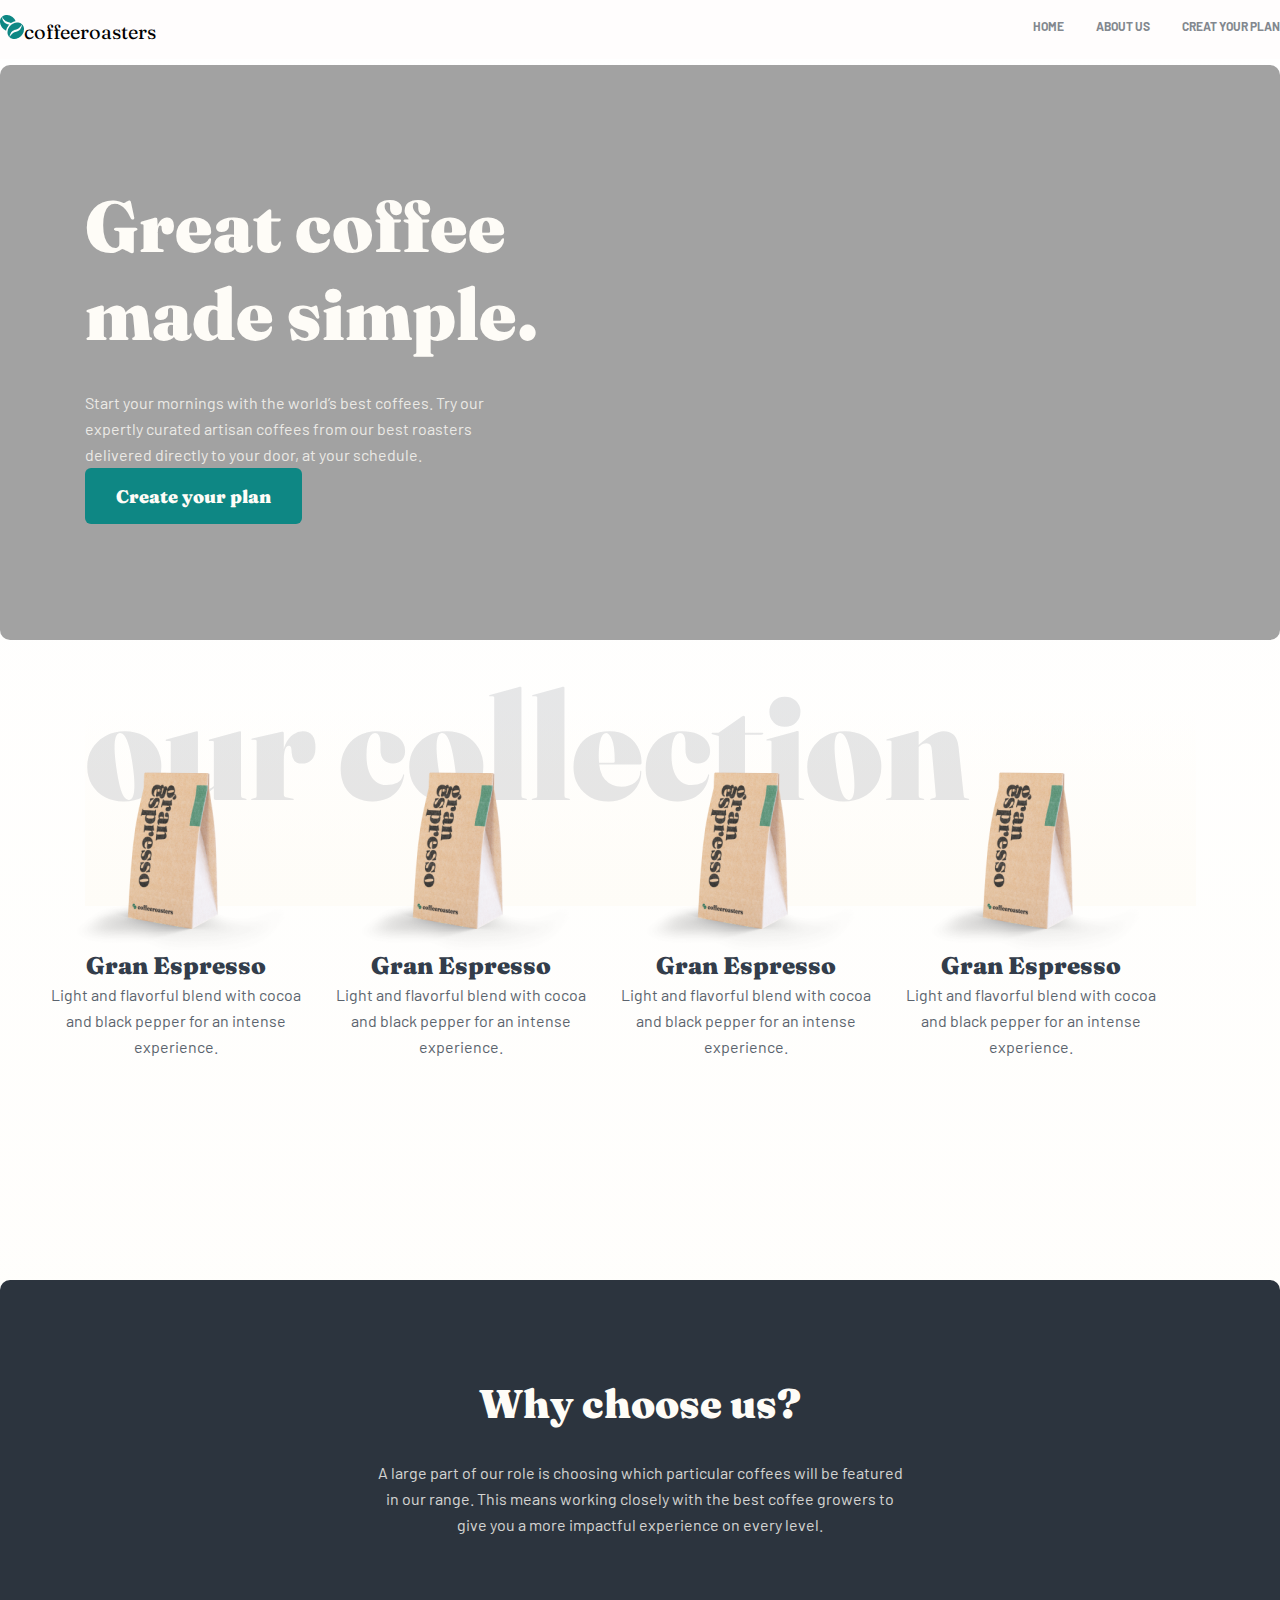
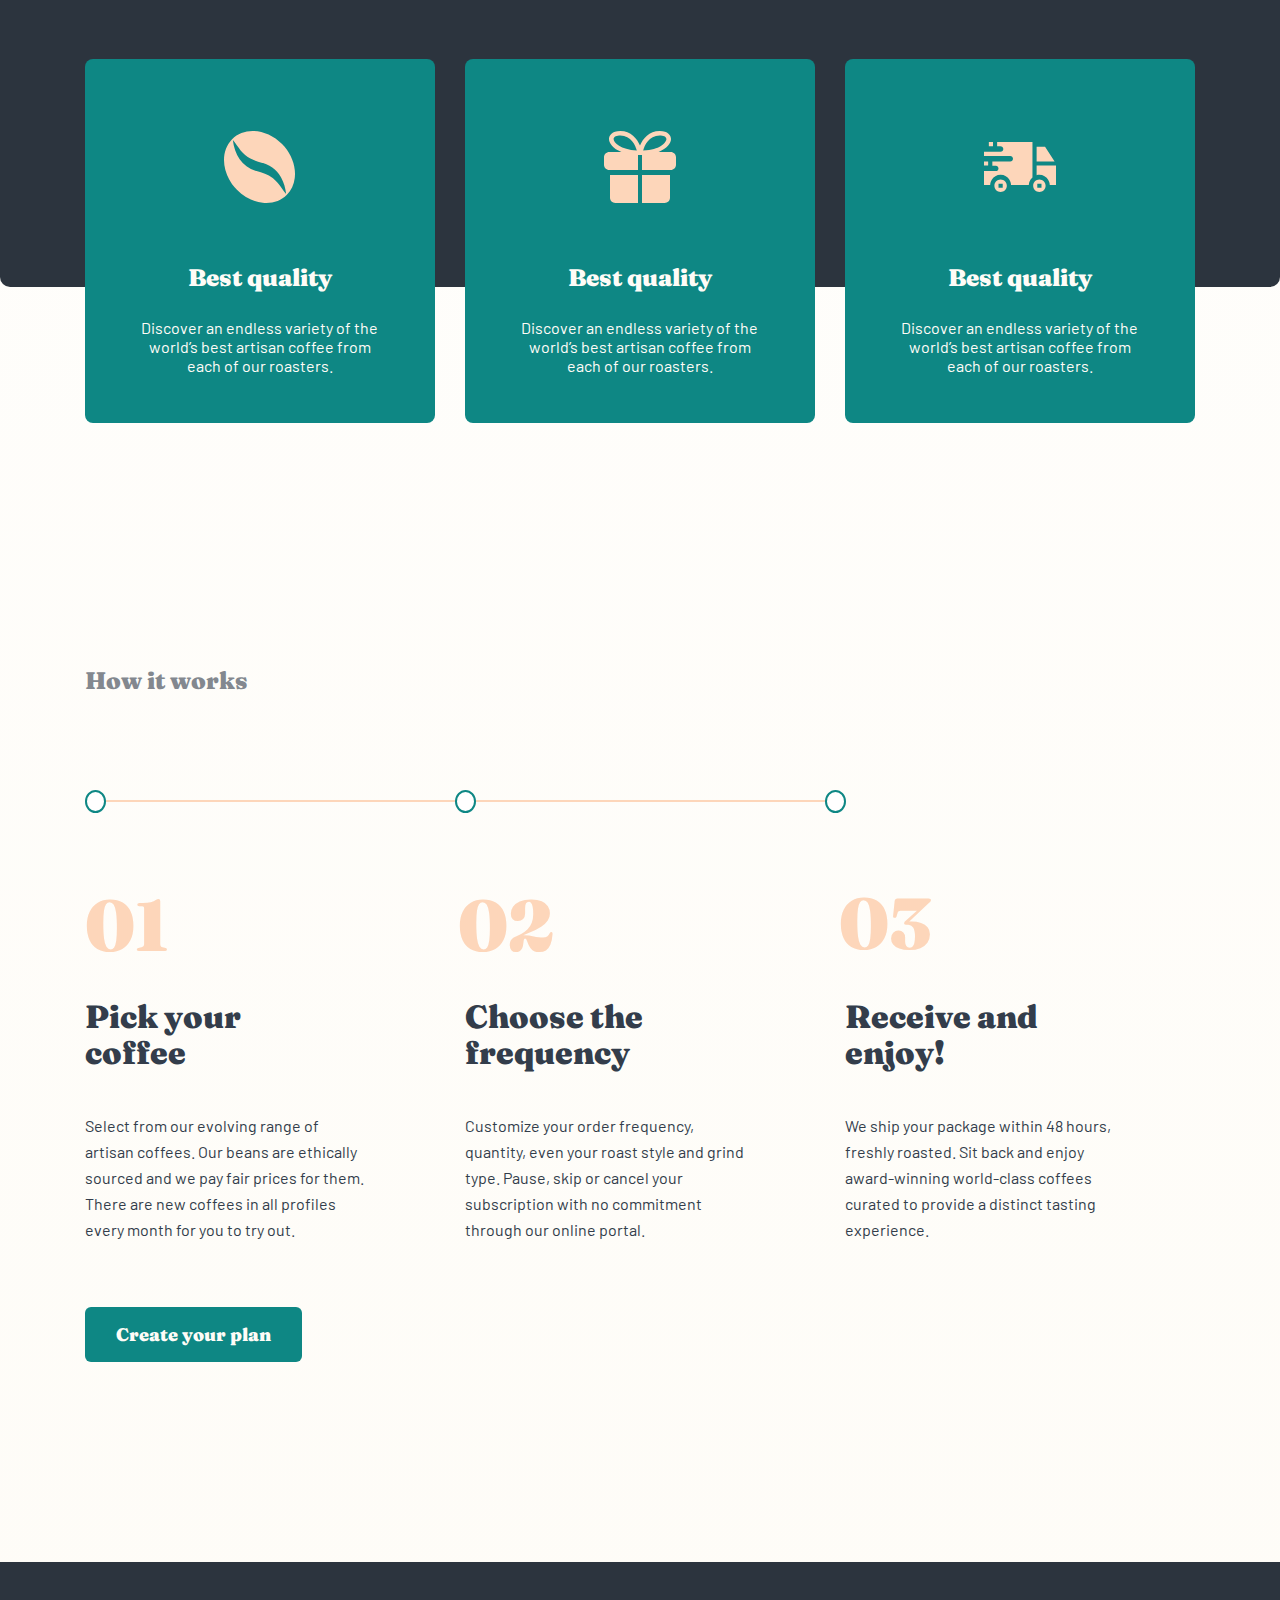
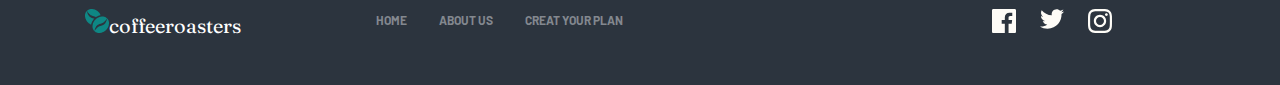
==== index.html @ 0e2d2213 "commit" ====
<!DOCTYPE html>
<html lang="en">

<head>
    <meta charset="UTF-8">
    <meta http-equiv="X-UA-Compatible" content="IE=edge">
    <meta name="viewport" content="width=device-width, initial-scale=1.0">
    <title>Document</title>
    <link rel="stylesheet" href="./styles/index.css">

</head>

<body>
    <!-- HEADER QISMI  -->
    <header>
        <div class="container header-container">
            <div class="logo__brand">
                <a href="#">
                    <img src="./images/logo.png" alt="logo">
                    <p class="logo__brand--coffe">coffeeroasters</p>
                </a>
            </div>
            <ul class="logo__list">
                <li class="logo__list--item"><a href="#">HOME</a> </li>
                <li class="logo__list--item"><a href="./about.html">ABOUT US</a> </li>
                <li class="logo__list--item"><a href="#">CREAT YOUR PLAN</a> </li>
            </ul>

        </div>
    </header>
    <!-- MAIN QISMI -->
    <main>
        <div class="container main-container">
            <h1 class="great">Great coffee
                made simple.</h1>
            <p class="main--great">Start your mornings with the world’s best coffees. Try our expertly curated artisan
                coffees from our best roasters delivered directly to your door, at your schedule.</p>
            <button class="main--button">Create your plan</button>
        </div>
    </main>

    <!-- COLLECTION QISMI -->
    <div class="collection">
        <div class="container">
            <div class="collection--blog">
                <h1 class="collection--our">our collection</h1>
            </div>

            <div class="expresso">
                <ul class="exspesso-list">
                    <li class="exspesso-list__item">
                        <div class="exspresso-image"></div>
                        <div class="exspesso-list__item-gran">
                            <h3 class="exspesso-list__item-gran--exper">Gran Espresso</h3>
                            <p class="main--great expresso--great">Light and flavorful blend with cocoa and black pepper
                                for an intense experience.</p>
                        </div>
                    </li>
                    <li class="exspesso-list__item">
                        <div class="exspresso-image"></div>
                        <div class="exspesso-list__item-gran">
                            <h3 class="exspesso-list__item-gran--exper">Gran Espresso</h3>
                            <p class="main--great expresso--great">Light and flavorful blend with cocoa and black pepper
                                for an intense experience.</p>
                        </div>
                    </li>
                    <li class="exspesso-list__item">
                        <div class="exspresso-image"></div>
                        <div class="exspesso-list__item-gran">
                            <h3 class="exspesso-list__item-gran--exper">Gran Espresso</h3>
                            <p class="main--great expresso--great">Light and flavorful blend with cocoa and black pepper
                                for an intense experience.</p>
                        </div>
                    </li>
                    <li class="exspesso-list__item">
                        <div class="exspresso-image"></div>
                        <div class="exspesso-list__item-gran">
                            <h3 class="exspesso-list__item-gran--exper">Gran Espresso</h3>
                            <p class="main--great expresso--great">Light and flavorful blend with cocoa and black pepper
                                for an intense experience.</p>
                        </div>
                    </li>
                </ul>
            </div>
        </div>
    </div>

    <!-- CHOOSE QISMI -->
    <div class="choose">
        <div class="container choose-container">
            <div class="large">
                <h1 class="large--choose">Why choose us?</h1>
                <p class="large--level">A large part of our role is choosing which particular coffees will be featured
                    in our range. This means working closely with the best coffee growers to give
                    you a more impactful experience on every level.</p>
            </div>
            <div class="quality">
                <div class="quality__benifits">
                    <img src="./images/coffee-bean.svg" alt="coffee-bean">
                    <h4 class="quality__benifits--best">Best quality</h4>
                    <p class="quality__benifits--discover">Discover an endless variety of the world’s best artisan
                        coffee from each of our roasters.</p>
                </div>
                <div class="quality__benifits">
                    <img src="./images/podaroc.svg" alt="podaroc">
                    <h4 class="quality__benifits--best">Best quality</h4>
                    <p class="quality__benifits--discover">Discover an endless variety of the world’s best artisan
                        coffee from each of our roasters.</p>
                </div>
                <div class="quality__benifits">
                    <img src="./images/car.svg" alt="car">
                    <h4 class="quality__benifits--best">Best quality</h4>
                    <p class="quality__benifits--discover">Discover an endless variety of the world’s best artisan
                        coffee from each of our roasters.</p>
                </div>

            </div>
        </div>
    </div>

    <!-- WORKS QISMI  -->
    <div class="works">
        <div class="container works-container">
            <h4 class="works--how">How it works</h4>
            <ul class="works__circle">
                <li class="works__circle--item"></li>
                <li class="works__circle--item"></li>
                <li class="works__circle--item"></li>
            </ul>
            <ul class="works__number">
                <li class="works__number--item">01</li>
                <li class="works__number--item">02</li>
                <li class="works__number--item">03</li>
            </ul>
            <ul class="works__pick">
                <li class="works__pick--item">
                    <h3 class="works__pick--cofee">
                        Pick your
                        coffee
                    </h3>
                    <p class="works__pick--select">Select from our evolving range of artisan coffees. Our beans are
                        ethically sourced and we pay fair prices for them. There are new coffees in all profiles every
                        month for you to try out.</p>
                </li>
                <li class="works__pick--item">
                    <h3 class="works__pick--cofee">
                        Choose the frequency
                    </h3>
                    <p class="works__pick--select">Customize your order frequency, quantity, even your roast style and
                        grind type. Pause, skip or cancel your subscription with no commitment through our online
                        portal.</p>
                </li>
                <li class="works__pick--item">
                    <h3 class="works__pick--cofee">
                        Receive and enjoy!
                    </h3>
                    <p class="works__pick--select">We ship your package within 48 hours, freshly roasted. Sit back and
                        enjoy award-winning world-class coffees curated to provide a distinct tasting experience.</p>
                </li>
            </ul>
            <button class="works__button">Create your plan</button>
        </div>
    </div>

    <!-- FOOTER QISMI  -->
    <footer>
        <div class="container footer-container">
            <div class="logo__brand">
                <a href="#">
                    <img src="./images/logo.png" alt="logo">
                    <p class="logo__brand--coffe logo__brand--coffero">coffeeroasters</p>
                </a>
            </div>
            <ul class="logo__list footer-logo__list">
                <li class="logo__list--item"><a href="#">HOME</a> </li>
                <li class="logo__list--item"><a href="./about.html">ABOUT US</a> </li>
                <li class="logo__list--item"><a href="#">CREAT YOUR PLAN</a> </li>
            </ul>
            <ul class="social-list">
                <li><a href="https://www.facebook.com"><img src="./images/facebook.svg" alt="facebook"></a></li>
                <li><a href="https://www.instagram.com"><img src="./images/ins.svg" alt="instagram"></a></li>
                <li><a href="https://twitter.com"><img src="./images/twit.svg" alt="twitter"></a></li>
            </ul>
        </div>
    </footer>

</body>

</html>
---- styles/index.css ----
@import url('https://fonts.googleapis.com/css2?family=Fraunces:opsz,wght@9..144,900&family=Fredoka+One&family=Hind+Madurai:wght@400;500;600;700&family=Roboto:wght@400;500;700&display=swap');
@import url('https://fonts.googleapis.com/css2?family=Barlow:wght@400;700&family=Fraunces:opsz,wght@9..144,900&family=Fredoka+One&family=Hind+Madurai:wght@400;500;600;700&family=Roboto:wght@400;500;700&display=swap');

* {
    margin: 0;
    padding: 0;
    box-sizing: border-box;
}

/* font-family: 'Fraunces', serif; */
/* font-family: 'Barlow', sans-serif; */
body {
    font-family: 'Barlow', sans-serif;
    font-weight: 400;
    background: linear-gradient(180deg, rgba(254, 252, 247, 0.0001) 0%, #FEFCF7 100%);

}

.container {
    width: 1280px;
    margin: 0 auto;
}

a {
    text-decoration: none;
}

li {
    list-style-type: none;
}

/* HEADER QISMI  */
.logo__coffe {
    font-family: 'Fraunces', serif;
    font-weight: 900;
}

header {
    position: fixed;
    z-index: 1000;
    top: 0px;
    text-align: center;
    width: 100%;
    background: rgb(255, 253, 253)
}

.header-container {

    margin-top: 15px;
    padding-bottom: 15px;
    display: flex;
    justify-content: space-between;
    width: 1280px;
}

.logo__brand {
    display: flex;
}

.logo__list {
    display: flex;
}

.logo__brand a {
    display: flex;
    align-items: baseline;
    font-family: 'Fraunces', serif;
    color: black;
    font-size: 20px;
}

.logo__list--item {
    margin-left: 32px;
}

.logo__list--item a {
    font-weight: 700;
    font-size: 12px;
    color: #83888F;
}

/* MAIN QISMI  */
.main-container {
    margin-top: 65px;
    background: #A2A2A2;
    border-radius: 10px;
    padding: 117px 0px 116px 85px;
}

.great {
    font-family: 'Fraunces', serif;
    font-weight: 900;
    font-size: 72px;
    color: #FEFCF7;
    width: 493px;
    margin: 0px 0px 32px 0px;
}

.main--great {
    width: 445px;
    font-size: 16px;
    color: #FEFCF7;
    line-height: 26px;
    opacity: 0.8;
}

.main--button {
    background: #0E8784;
    border-radius: 6px;
    color: #fff;
    border: 0;
    width: 217px;
    height: 56px;
    font-family: 'Fraunces', serif;
    font-weight: 900;
    font-size: 18px;
    text-align: center;
    color: #FEFCF7;
}

.main--button:hover {
    background: #fff;
    color: #0E8784;
    transition: 1s;
    box-shadow: 1px 1px 1px rgb(155, 154, 154);
}

/* COLLECTION QISMI  */
.collection {
    padding-top: 70px;
}

.collection--blog {
    width: 1111px;
    height: 196px;
    background: linear-gradient(180deg, rgba(254, 252, 247, 0.0001) 0%, #FEFCF7 100%);
    margin-right: 60px;
    margin-left: 85px;
}

.collection--our {
    font-family: 'Fraunces', serif;
    font-style: normal;
    font-weight: 900;
    font-size: 150px;
    line-height: 72px;
    text-align: left;
    color: rgba(131, 136, 143, 0.2);
    width: 1111px;
}

.expresso {
    position: relative;
    top: -220px;
}

.expresso--great {
    color: #333D4B;
}

.exspesso-list__item-gran--exper {
    font-family: 'Fraunces', serif;
    font-weight: 900;
    font-size: 24px;
    line-height: 32px;
    text-align: center;
    color: #333D4B;
}

.exspesso-list {
    display: flex;
    gap: 0 30px;
    margin-left: 48px;
}

.exspresso-image {
    background-image: url(../images/expresso.png);
    width: 256px;
    height: 193px;
}

.expresso--great {
    height: 78px;
    width: 255px;
    text-align: center;
    color: #333D4B;
}

.exspesso-list__item {
    margin-top: 71px;
    width: 255px;
}

/* CHOOSE QISMI  */
/* .choose-container{
   
} */
.large {
    text-align: center;
    background: #2C343E;
    border-radius: 10px;
    padding-top: 100px;
    padding-bottom: 317px;
}

.large--choose {
    font-family: 'Fraunces', serif;
    font-weight: 900;
    font-size: 40px;
    line-height: 48px;
    text-align: center;
    color: #FEFCF7;
    /* width: 329px; */
    text-align: center;
}

.large--level {
    font-size: 16px;
    line-height: 26px;
    text-align: center;
    color: #FEFCF7;
    padding: 32px 370px;
    opacity: 0.8;
}

.quality {
    display: flex;
    margin: 0 85px;
    gap: 0px 30px;
}

.quality__benifits {
    background: #0E8784;
    border-radius: 8px;
    padding: 72px 48px 48px 47px;
    text-align: center;
    margin-bottom: 14px;
    position: relative;
    bottom: 228px;
}

.quality__benifits--best {
    font-family: 'Fraunces', serif;
    font-weight: 900;
    font-size: 24px;
    line-height: 32px;
    text-align: center;
    color: #FEFCF7;
    margin: 56px 0px 24px 0px;
}

.quality .quality__benifits:nth-child(3) img {
    margin: 11px 0px;
}

.quality__benifits--discover {
    text-align: center;
    color: #FEFCF7;
}

/* WORKS QISMI  */
.works__circle {
    display: flex;
    position: relative;
    top: 13px;
}

.works-container {
    padding: 0px 85px;
}

.works__circle--item {
    width: 27px;
    height: 23px;
    border-radius: 50%;
    border: 2px solid #0E8784;
    margin-right: 349px;
    background: #fff;

}

.works__number {
    display: flex;


}

.works__number--item {
    font-family: 'Fraunces', serif;
    font-weight: 900;
    font-size: 72px;
    line-height: 72px;
    color: #FDD6BA;
    padding-top: 87px;
}

.works__number--item:nth-child(1) {
    padding-right: 290px;
    border-top: 2px solid #FDD6BA;
}

.works__number--item:nth-child(2) {
    padding-right: 285px;
    border-top: 2px solid #FDD6BA;
}

.works__pick {
    display: flex;
    margin-top: 38px;
}

.works--how {
    font-family: 'Fraunces', serif;
    font-weight: 900;
    font-size: 24px;
    line-height: 32px;
    color: #83888F;
    margin-bottom: 80px;
}

.works__pick--cofee {
    width: 255px;
    margin-bottom: 42px;
    font-family: 'Fraunces', serif;
    font-weight: 900;
    font-size: 32px;
    line-height: 36px;
    color: #333D4B;
}

.works__pick--select {
    width: 285px;
    font-size: 16px;
    line-height: 26px;
    color: #333D4B;
}

.works__pick--item {
    margin-right: 95px;
}

.works__button {
    border: 0;
    margin-top: 64px;
    padding: 15px 31px;
    font-family: 'Fraunces', serif;
    font-weight: 900;
    font-size: 18px;
    line-height: 25px;
    text-align: center;
    color: #FEFCF7;
    background: #0E8784;
    border-radius: 6px;
}

/* FOOTER QISMI  */
.footer-container {
    background: #2C343E;
    padding: 47px 85px;
    display: flex;
    margin-top: 200px;
}

.logo__brand--coffero {
    color: #fff;
}

.social-list {
    display: flex;
    gap: 0 24px;
}

.footer-logo__list {
    padding: 0px 369px 0px 103px;
}



/* 2-SAHIFA  */

/* MAIN QISMI  */

.about_us {
    background-image: url(../images/Bitmap.png);
    margin-top: 65px;
    background-repeat: no-repeat;
    height: 450px;
    padding: 137px 750px 85px 85px;
    /* background: #A2A2A2; */
    border-radius: 10px;
}

.about_us--began {
    font-size: 16px;
    line-height: 26px;
    color: #FEFCF7;
}

.about_us--choose {
    text-align-last: left;
    margin-bottom: 24px;
}

.commit-container {
    margin-top: 168px;
    display: flex;
    gap: 0px 125px;
}

.commit__image {
    padding: 0px 0px 86px 40px;
    margin-left: 15px;
   
}

.commit__image img {
    width: 445px;
    height: 520px;
    background: #0E8784;
    border-radius: 8px;
}
.commitment{
color: #333D4B;
margin-top: 90px;
}
.commit__word--built{
    width: 540px;
    color: #333D4B;
opacity: 0.8;
}

/* UNCOMPROMISING QISMI  */
.container-uncompromising{
    display: flex;
background: #2C343E;
border-radius: 10px;
padding: 88px 0px 0px 85px;
position: relative;
margin-top: 256px;
}
.uncompromising--journey{
    width: 540px;
    opacity: 0.8;
    margin-top: 32px;
    margin-bottom: 176px;
}
.uncompromising__image{
    position: absolute;
    /* left: 750px; */
    right: 85px;
    bottom: 88px;
}
.uncompromising__image img{
    border-radius: 8px;
}

/* HEADQUARTERS QISMI  */
.headquarters-container{
    margin-top: 168px;
    padding-left: 85px;
}
.headquarters__item img{
    margin-bottom: 45px;
}
.headquarters__item--kingdom{
    width: 272px;
}
.headquarters__item--united{
    width: 285px;
    height: 107px;
}
.headquarters-list{
    display: flex;
    gap: 0px;
}
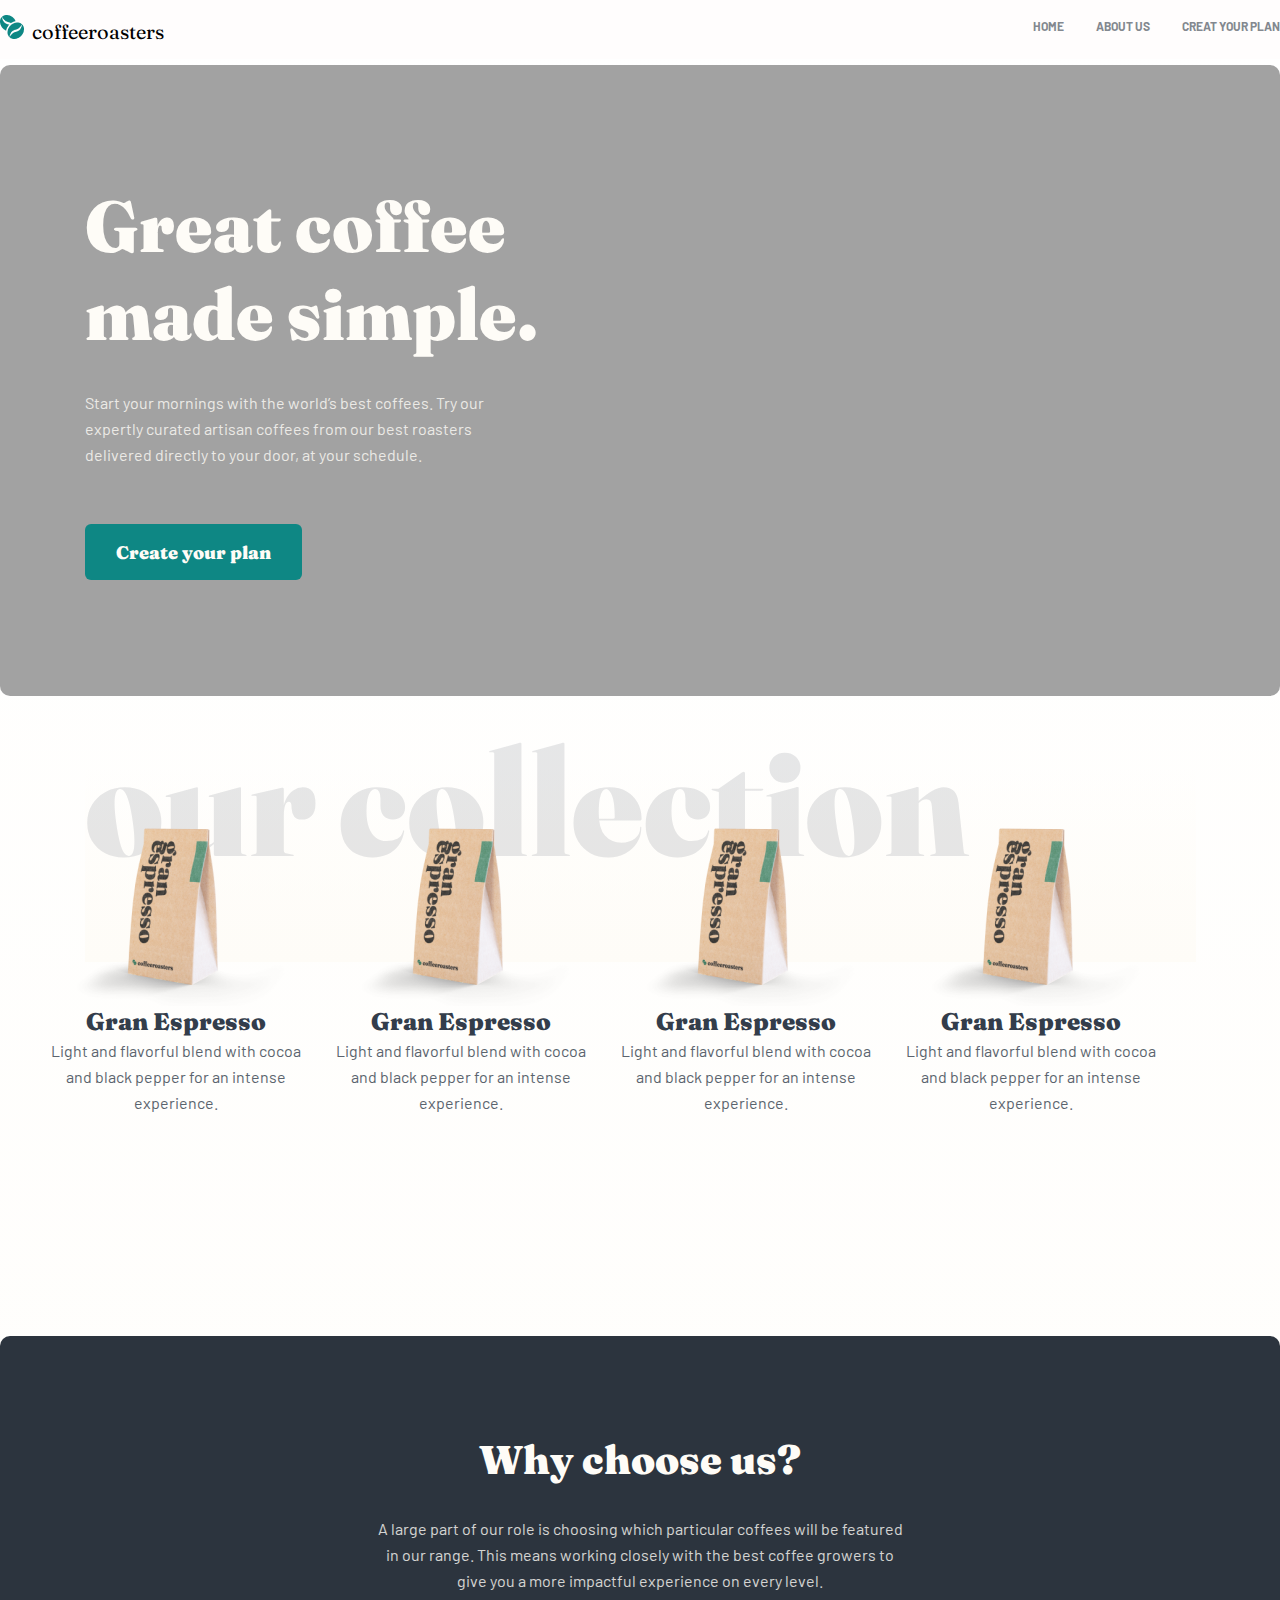
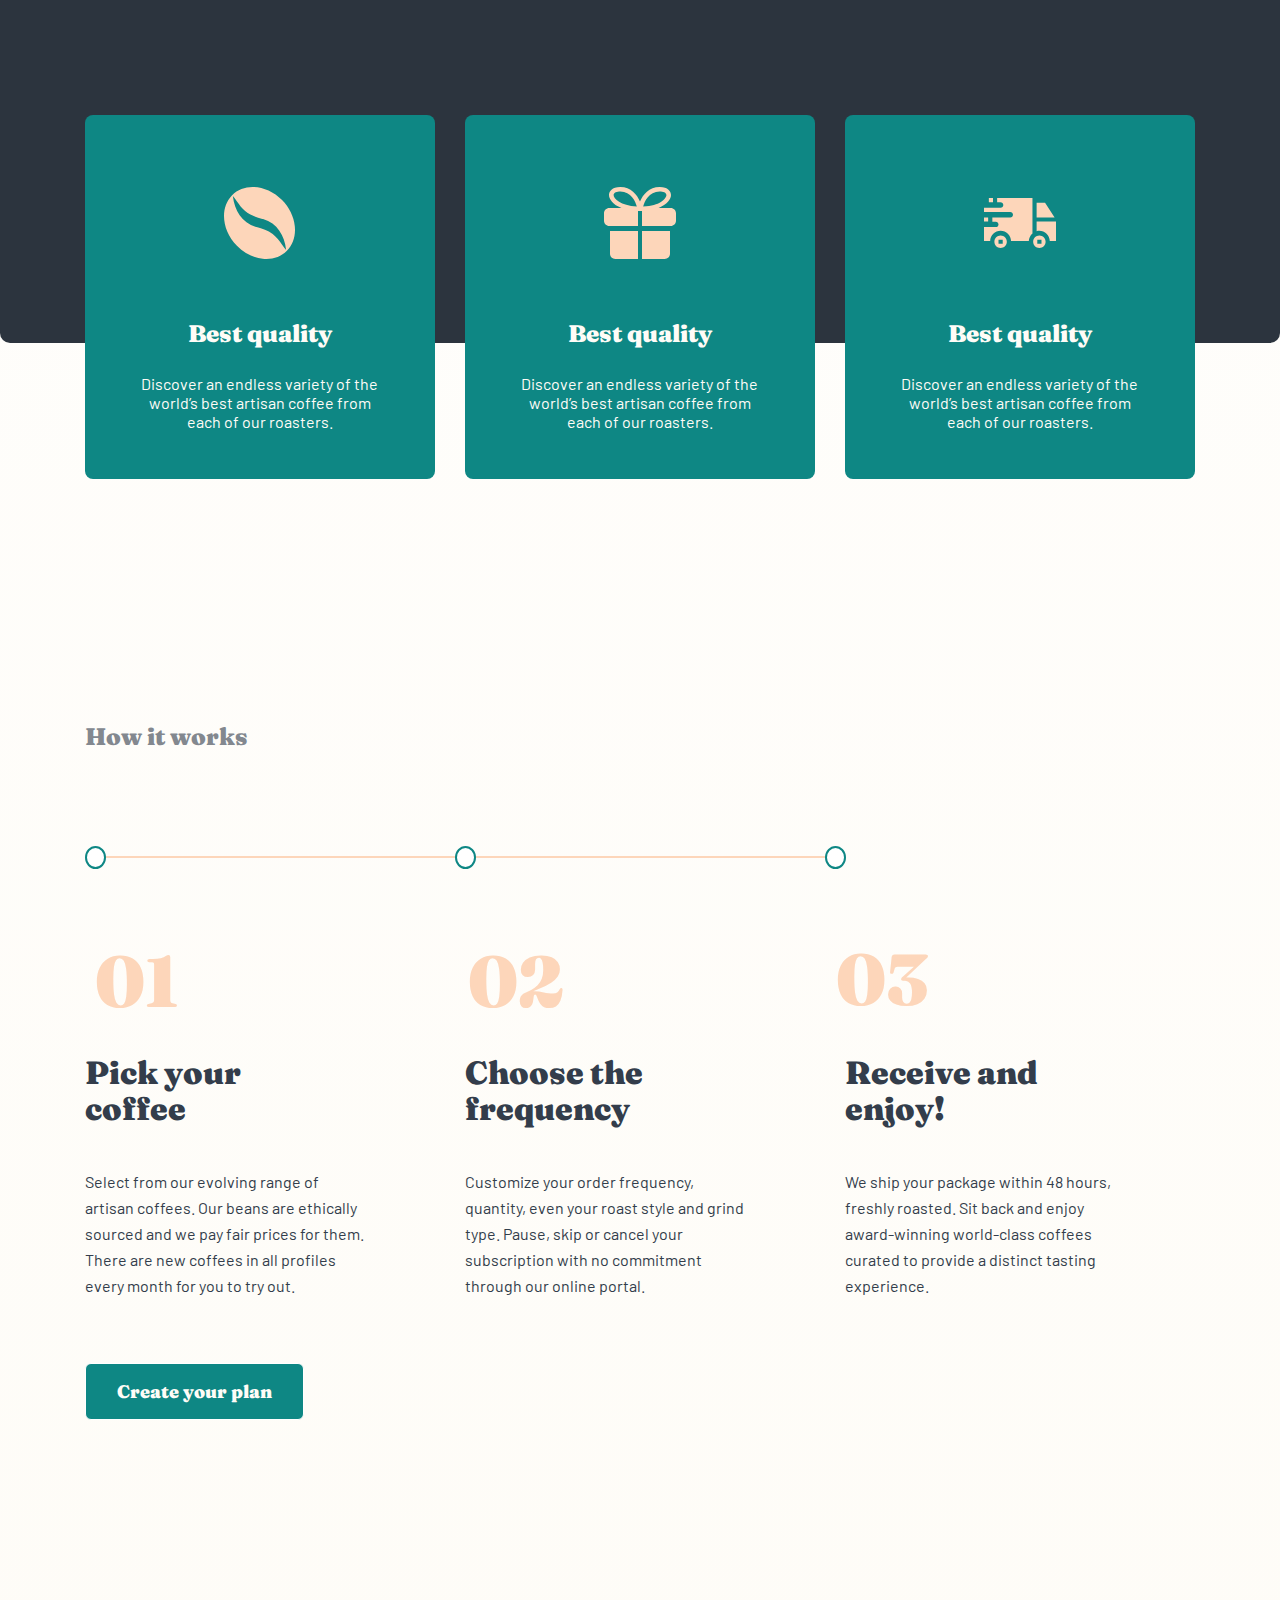
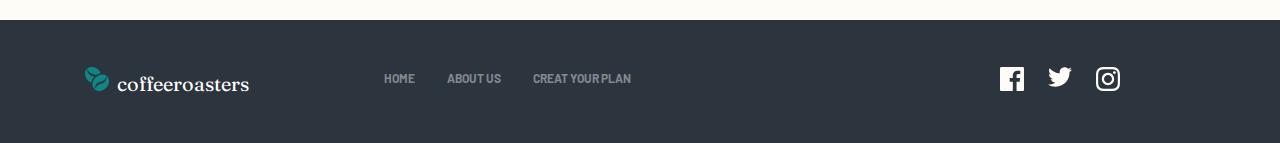
==== commit b90c2e72: "commit" ====
--- a/index.html
+++ b/index.html
@@ -23,7 +23,7 @@
             <ul class="logo__list">
                 <li class="logo__list--item"><a href="#">HOME</a> </li>
                 <li class="logo__list--item"><a href="./about.html">ABOUT US</a> </li>
-                <li class="logo__list--item"><a href="#">CREAT YOUR PLAN</a> </li>
+                <li class="logo__list--item"><a href="./creat_your_plan.html">CREAT YOUR PLAN</a> </li>
             </ul>
 
         </div>
@@ -35,7 +35,7 @@
                 made simple.</h1>
             <p class="main--great">Start your mornings with the world’s best coffees. Try our expertly curated artisan
                 coffees from our best roasters delivered directly to your door, at your schedule.</p>
-            <button class="main--button">Create your plan</button>
+            <button class="main--button index-button">Create your plan</button>
         </div>
     </main>
 
--- a/styles/index.css
+++ b/styles/index.css
@@ -281,7 +281,7 @@
 
 .works__number {
     display: flex;
-
+margin-left: 10px;
 
 }
 
@@ -300,7 +300,7 @@
 }
 
 .works__number--item:nth-child(2) {
-    padding-right: 285px;
+    padding-right: 272px;
     border-top: 2px solid #FDD6BA;
 }
 
@@ -340,7 +340,7 @@
 }
 
 .works__button {
-    border: 0;
+    border: 1px solid #fff;
     margin-top: 64px;
     padding: 15px 31px;
     font-family: 'Fraunces', serif;
@@ -351,6 +351,16 @@
     color: #FEFCF7;
     background: #0E8784;
     border-radius: 6px;
+    cursor: pointer;
+}
+.index-button{
+    margin-top: 56px;
+}
+.works__button:hover{
+    background: #fff;
+    color:#0E8784 ;
+    border: 1px solid #0E8784;
+    transition-duration: 1s;
 }
 
 /* FOOTER QISMI  */
@@ -410,7 +420,7 @@
 .commit__image {
     padding: 0px 0px 86px 40px;
     margin-left: 15px;
-   
+
 }
 
 .commit__image img {
@@ -419,57 +429,249 @@
     background: #0E8784;
     border-radius: 8px;
 }
-.commitment{
-color: #333D4B;
-margin-top: 90px;
-}
-.commit__word--built{
+
+.commitment {
+    color: #333D4B;
+    margin-top: 90px;
+}
+
+.commit__word--built {
     width: 540px;
     color: #333D4B;
-opacity: 0.8;
+    opacity: 0.8;
 }
 
 /* UNCOMPROMISING QISMI  */
-.container-uncompromising{
-    display: flex;
-background: #2C343E;
-border-radius: 10px;
-padding: 88px 0px 0px 85px;
-position: relative;
-margin-top: 256px;
-}
-.uncompromising--journey{
+.container-uncompromising {
+    display: flex;
+    background: #2C343E;
+    border-radius: 10px;
+    padding: 88px 0px 0px 85px;
+    position: relative;
+    margin-top: 256px;
+}
+
+.uncompromising--journey {
     width: 540px;
     opacity: 0.8;
     margin-top: 32px;
     margin-bottom: 176px;
 }
-.uncompromising__image{
+
+.uncompromising__image {
     position: absolute;
     /* left: 750px; */
     right: 85px;
     bottom: 88px;
 }
-.uncompromising__image img{
+
+.uncompromising__image img {
     border-radius: 8px;
 }
 
 /* HEADQUARTERS QISMI  */
-.headquarters-container{
+.headquarters-container {
     margin-top: 168px;
     padding-left: 85px;
 }
-.headquarters__item img{
+
+.headquarters__item img {
     margin-bottom: 45px;
 }
-.headquarters__item--kingdom{
+
+.headquarters__item--kingdom {
     width: 272px;
 }
-.headquarters__item--united{
+
+.headquarters__item--united {
     width: 285px;
     height: 107px;
 }
-.headquarters-list{
+
+.headquarters-list {
     display: flex;
     gap: 0px;
+}
+
+
+/* 3- sahifa  */
+
+.creat_plan {
+    background-image: url(../images/sahifa_3.png);
+}
+
+.creat-works-container {
+
+    background: #2C343E;
+    border-radius: 10px;
+    margin-top: 177px;
+    padding-top: 90px;
+    padding-bottom: 109px;
+}
+
+.creat-works__circle--item {
+    background: transparent;
+}
+
+.creat-works__pick--cofee {
+    color: #FEFCF7;
+}
+
+.creat-works__pick--select {
+    color: #FEFCF7;
+}
+
+
+
+
+.every-container {
+    display: flex;
+    margin-top: 135px;
+    padding: 0px 70px;
+}
+.introduct{
+    margin-bottom: 88px;
+    margin-top: 20px;
+}
+.intro {
+    margin-right: 125px;
+}
+
+.intro-item--span {
+    font-family: 'Fraunces', serif;
+    font-weight: 900;
+    font-size: 24px;
+    line-height: 32px;
+    color: #83888F;
+    margin-right: 28px;
+}
+
+.intro-item--span2 {
+    color: #0E8784;
+}
+
+.intro-item--span:hover {
+    color: #0E8784;
+}
+
+.intro-item--span5 {
+    color: #83888F;
+}
+
+.intro-item--prefer {
+    font-family: 'Fraunces', serif;
+    font-weight: 900;
+    font-size: 24px;
+    line-height: 32px;
+    color: #333D4B;
+}
+
+.intro__item {
+    border-bottom: 1px solid #83888F;
+    opacity: 0.25;
+    padding: 24px 0;
+}
+
+.every--large {
+    color: #83888F;
+}
+
+.introduct__path {
+    display: flex;
+    justify-content: space-between;
+}
+
+.path--box {
+    margin-left: 128px;
+    width: 16px;
+    height: 16px;
+    border-top: 5px solid #0E8784;
+    border-left: 5px solid #0E8784;
+    transform: rotate(45deg);
+
+}
+
+.path {
+    height: 48px;
+    display: flex;
+    justify-content: center;
+    align-items: center;
+
+}
+.capsule{
+    margin-top: 56px;
+    display: flex;
+    gap: 0 32px;
+}
+
+.capsule__system {
+
+    /* width: 228px;
+    height: 250px; */
+    background: #F4F1EB;
+    border-radius: 8px;
+    padding: 32px 30px 84px 30px;
+}
+.capsule__system:hover{
+    background: #0E8784;
+}
+.capsule__system:hover .capsule__system--capsul{
+    color: #FFFFFF;
+}
+.capsule__system:hover .capsule__system--compatible{
+    color: #FEFCF7;
+}
+.capsule__system--capsul {
+    font-family: 'Fraunces', serif;
+    font-weight: 900;
+    font-size: 24px;
+    line-height: 32px;
+    color: #333D4B;
+    margin-bottom: 24px;
+}
+
+.capsule__system--compatible {
+    width: 172px;
+    font-size: 16px;
+    line-height: 26px;
+    color: #333D4B;
+}
+.capsule__sytems{
+    background: #0E8784;
+}
+.capsule__systems--capsul{
+    color: #FFFFFF;
+}
+.capsule__systems--compatible{
+    color: #FEFCF7;
+}
+.desaf{
+    background: #2C343E;
+    padding:31px 64px;
+}
+.desaf--order{
+font-size: 16px;
+line-height: 26px;
+text-transform: uppercase;
+color: #FFFFFF;
+opacity: 0.5;
+margin-bottom: 8px;
+}
+.desaf--ground{
+font-family: 'Fraunces', serif;
+font-weight: 900;
+font-size: 24px;
+line-height: 40px;
+color: #FFFFFF;
+width: 602px;
+}
+.desaf--ground>span{
+    color: #0E8784;
+}
+.introduct__button{
+    margin-top: 40px;
+   margin-left: 545px;
+}
+.logo__brand a img{
+    margin-right: 8px;
 }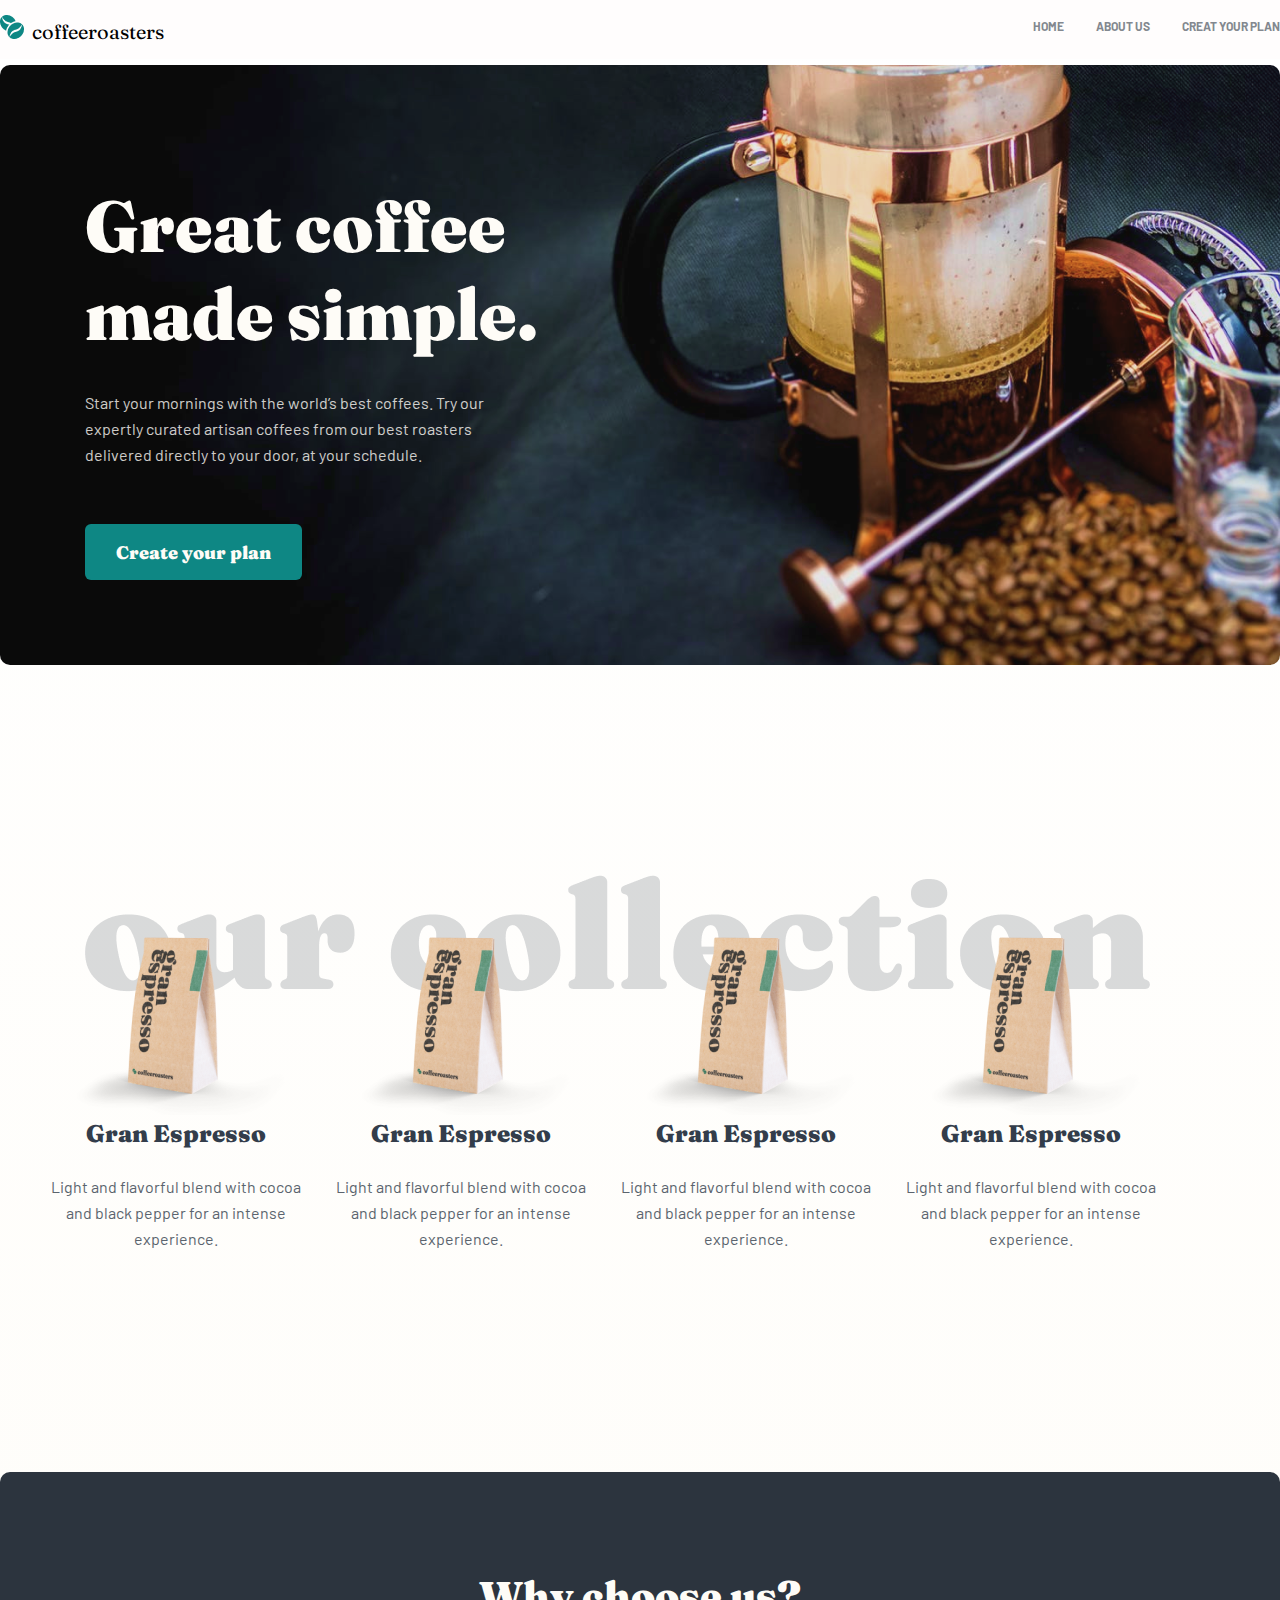
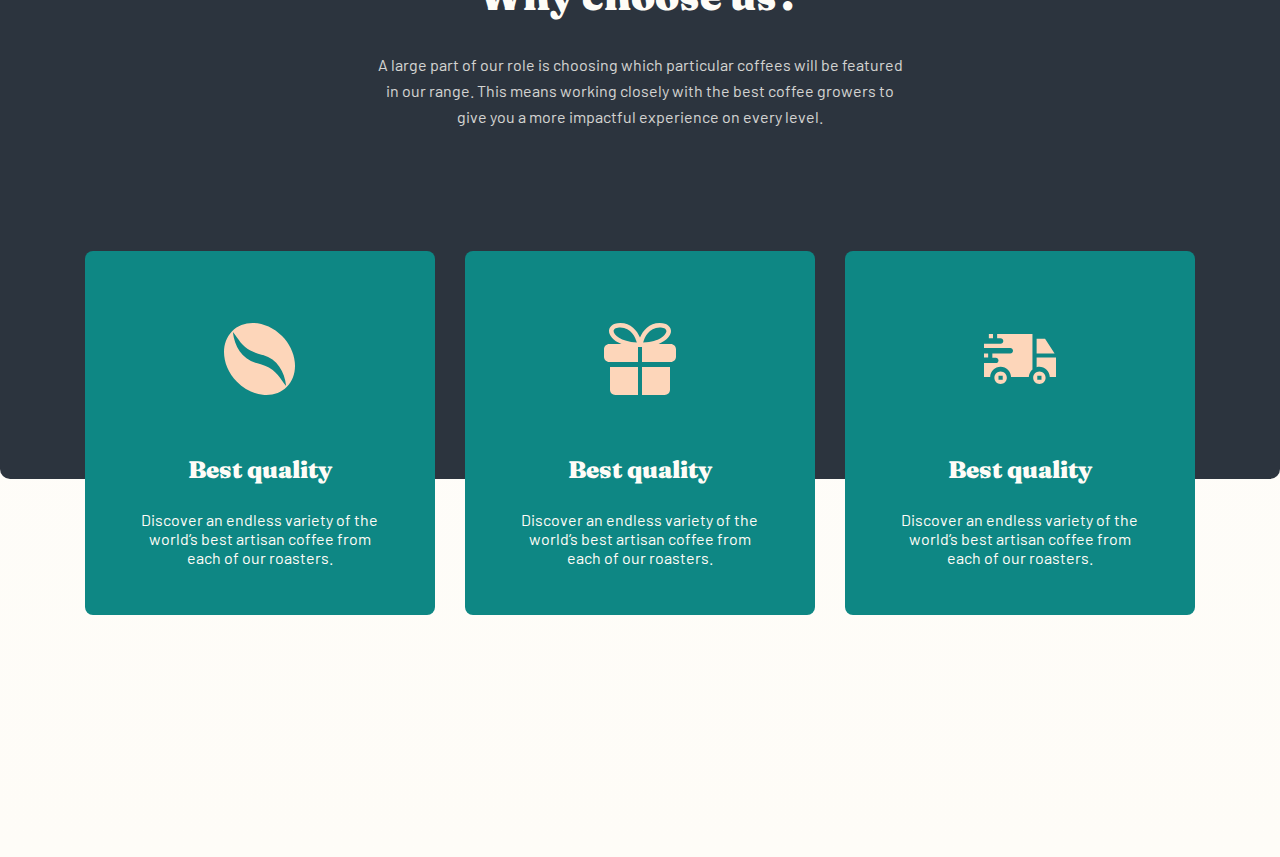
==== commit 9216b4f5: "commit" ====
--- a/index.html
+++ b/index.html
@@ -40,16 +40,24 @@
     </main>
 
     <!-- COLLECTION QISMI -->
-    <div class="collection">
-        <div class="container">
+     <div class="collection">
+        <div class="container collection-container">
             <div class="collection--blog">
-                <h1 class="collection--our">our collection</h1>
+         
             </div>
 
             <div class="expresso">
                 <ul class="exspesso-list">
                     <li class="exspesso-list__item">
-                        <div class="exspresso-image"></div>
+                        <div class="exspresso-image"><img src="./images/expresso.png" alt="expresso"></div>
+                        <div class="exspesso-list__item-gran">
+                            <h3 class="exspesso-list__item-gran--exper">Gran Espresso</h3>
+                            <p class="main--great expresso--great">Light and flavorful blend with cocoa and black pepper
+                                for an intense experience.</p>
+                        </div>
+                    </li>
+                     <li class="exspesso-list__item">
+                        <div class="exspresso-image"><img src="./images/expresso.png" alt="expresso"></div>
                         <div class="exspesso-list__item-gran">
                             <h3 class="exspesso-list__item-gran--exper">Gran Espresso</h3>
                             <p class="main--great expresso--great">Light and flavorful blend with cocoa and black pepper
@@ -57,7 +65,7 @@
                         </div>
                     </li>
                     <li class="exspesso-list__item">
-                        <div class="exspresso-image"></div>
+                        <div class="exspresso-image"><img src="./images/expresso.png" alt="expresso"></div>
                         <div class="exspesso-list__item-gran">
                             <h3 class="exspesso-list__item-gran--exper">Gran Espresso</h3>
                             <p class="main--great expresso--great">Light and flavorful blend with cocoa and black pepper
@@ -65,25 +73,17 @@
                         </div>
                     </li>
                     <li class="exspesso-list__item">
-                        <div class="exspresso-image"></div>
+                        <div class="exspresso-image"><img src="./images/expresso.png" alt="expresso"></div>
                         <div class="exspesso-list__item-gran">
                             <h3 class="exspesso-list__item-gran--exper">Gran Espresso</h3>
                             <p class="main--great expresso--great">Light and flavorful blend with cocoa and black pepper
                                 for an intense experience.</p>
                         </div>
-                    </li>
-                    <li class="exspesso-list__item">
-                        <div class="exspresso-image"></div>
-                        <div class="exspesso-list__item-gran">
-                            <h3 class="exspesso-list__item-gran--exper">Gran Espresso</h3>
-                            <p class="main--great expresso--great">Light and flavorful blend with cocoa and black pepper
-                                for an intense experience.</p>
-                        </div>
-                    </li>
+                    </li> 
                 </ul>
             </div>
         </div>
-    </div>
+    </div> 
 
     <!-- CHOOSE QISMI -->
     <div class="choose">
@@ -97,29 +97,36 @@
             <div class="quality">
                 <div class="quality__benifits">
                     <img src="./images/coffee-bean.svg" alt="coffee-bean">
-                    <h4 class="quality__benifits--best">Best quality</h4>
-                    <p class="quality__benifits--discover">Discover an endless variety of the world’s best artisan
-                        coffee from each of our roasters.</p>
+                    <div class="media_quality">  <h4 class="quality__benifits--best">Best quality</h4>
+                        <p class="quality__benifits--discover">Discover an endless variety of the world’s best artisan
+                            coffee from each of our roasters.</p></div>
+                  
                 </div>
                 <div class="quality__benifits">
                     <img src="./images/podaroc.svg" alt="podaroc">
-                    <h4 class="quality__benifits--best">Best quality</h4>
+                    <div class="media_quality">
+                        <h4 class="quality__benifits--best">Best quality</h4>
                     <p class="quality__benifits--discover">Discover an endless variety of the world’s best artisan
                         coffee from each of our roasters.</p>
+                    </div>
+                    
                 </div>
                 <div class="quality__benifits">
                     <img src="./images/car.svg" alt="car">
-                    <h4 class="quality__benifits--best">Best quality</h4>
-                    <p class="quality__benifits--discover">Discover an endless variety of the world’s best artisan
-                        coffee from each of our roasters.</p>
+                    <div class="media_quality">
+                        <h4 class="quality__benifits--best">Best quality</h4>
+                        <p class="quality__benifits--discover">Discover an endless variety of the world’s best artisan
+                            coffee from each of our roasters.</p>
+                    </div>
+                 
                 </div>
 
             </div>
         </div>
-    </div>
+    </div> 
 
     <!-- WORKS QISMI  -->
-    <div class="works">
+    <!-- <div class="works">
         <div class="container works-container">
             <h4 class="works--how">How it works</h4>
             <ul class="works__circle">
@@ -160,10 +167,10 @@
             </ul>
             <button class="works__button">Create your plan</button>
         </div>
-    </div>
+    </div> -->
 
     <!-- FOOTER QISMI  -->
-    <footer>
+    <!-- <footer>
         <div class="container footer-container">
             <div class="logo__brand">
                 <a href="#">
@@ -182,7 +189,7 @@
                 <li><a href="https://twitter.com"><img src="./images/twit.svg" alt="twitter"></a></li>
             </ul>
         </div>
-    </footer>
+    </footer> -->
 
 </body>
 
--- a/styles/index.css
+++ b/styles/index.css
@@ -1,677 +1,2 @@
-@import url('https://fonts.googleapis.com/css2?family=Fraunces:opsz,wght@9..144,900&family=Fredoka+One&family=Hind+Madurai:wght@400;500;600;700&family=Roboto:wght@400;500;700&display=swap');
-@import url('https://fonts.googleapis.com/css2?family=Barlow:wght@400;700&family=Fraunces:opsz,wght@9..144,900&family=Fredoka+One&family=Hind+Madurai:wght@400;500;600;700&family=Roboto:wght@400;500;700&display=swap');
-
-* {
-    margin: 0;
-    padding: 0;
-    box-sizing: border-box;
-}
-
-/* font-family: 'Fraunces', serif; */
-/* font-family: 'Barlow', sans-serif; */
-body {
-    font-family: 'Barlow', sans-serif;
-    font-weight: 400;
-    background: linear-gradient(180deg, rgba(254, 252, 247, 0.0001) 0%, #FEFCF7 100%);
-
-}
-
-.container {
-    width: 1280px;
-    margin: 0 auto;
-}
-
-a {
-    text-decoration: none;
-}
-
-li {
-    list-style-type: none;
-}
-
-/* HEADER QISMI  */
-.logo__coffe {
-    font-family: 'Fraunces', serif;
-    font-weight: 900;
-}
-
-header {
-    position: fixed;
-    z-index: 1000;
-    top: 0px;
-    text-align: center;
-    width: 100%;
-    background: rgb(255, 253, 253)
-}
-
-.header-container {
-
-    margin-top: 15px;
-    padding-bottom: 15px;
-    display: flex;
-    justify-content: space-between;
-    width: 1280px;
-}
-
-.logo__brand {
-    display: flex;
-}
-
-.logo__list {
-    display: flex;
-}
-
-.logo__brand a {
-    display: flex;
-    align-items: baseline;
-    font-family: 'Fraunces', serif;
-    color: black;
-    font-size: 20px;
-}
-
-.logo__list--item {
-    margin-left: 32px;
-}
-
-.logo__list--item a {
-    font-weight: 700;
-    font-size: 12px;
-    color: #83888F;
-}
-
-/* MAIN QISMI  */
-.main-container {
-    margin-top: 65px;
-    background: #A2A2A2;
-    border-radius: 10px;
-    padding: 117px 0px 116px 85px;
-}
-
-.great {
-    font-family: 'Fraunces', serif;
-    font-weight: 900;
-    font-size: 72px;
-    color: #FEFCF7;
-    width: 493px;
-    margin: 0px 0px 32px 0px;
-}
-
-.main--great {
-    width: 445px;
-    font-size: 16px;
-    color: #FEFCF7;
-    line-height: 26px;
-    opacity: 0.8;
-}
-
-.main--button {
-    background: #0E8784;
-    border-radius: 6px;
-    color: #fff;
-    border: 0;
-    width: 217px;
-    height: 56px;
-    font-family: 'Fraunces', serif;
-    font-weight: 900;
-    font-size: 18px;
-    text-align: center;
-    color: #FEFCF7;
-}
-
-.main--button:hover {
-    background: #fff;
-    color: #0E8784;
-    transition: 1s;
-    box-shadow: 1px 1px 1px rgb(155, 154, 154);
-}
-
-/* COLLECTION QISMI  */
-.collection {
-    padding-top: 70px;
-}
-
-.collection--blog {
-    width: 1111px;
-    height: 196px;
-    background: linear-gradient(180deg, rgba(254, 252, 247, 0.0001) 0%, #FEFCF7 100%);
-    margin-right: 60px;
-    margin-left: 85px;
-}
-
-.collection--our {
-    font-family: 'Fraunces', serif;
-    font-style: normal;
-    font-weight: 900;
-    font-size: 150px;
-    line-height: 72px;
-    text-align: left;
-    color: rgba(131, 136, 143, 0.2);
-    width: 1111px;
-}
-
-.expresso {
-    position: relative;
-    top: -220px;
-}
-
-.expresso--great {
-    color: #333D4B;
-}
-
-.exspesso-list__item-gran--exper {
-    font-family: 'Fraunces', serif;
-    font-weight: 900;
-    font-size: 24px;
-    line-height: 32px;
-    text-align: center;
-    color: #333D4B;
-}
-
-.exspesso-list {
-    display: flex;
-    gap: 0 30px;
-    margin-left: 48px;
-}
-
-.exspresso-image {
-    background-image: url(../images/expresso.png);
-    width: 256px;
-    height: 193px;
-}
-
-.expresso--great {
-    height: 78px;
-    width: 255px;
-    text-align: center;
-    color: #333D4B;
-}
-
-.exspesso-list__item {
-    margin-top: 71px;
-    width: 255px;
-}
-
-/* CHOOSE QISMI  */
-/* .choose-container{
-   
-} */
-.large {
-    text-align: center;
-    background: #2C343E;
-    border-radius: 10px;
-    padding-top: 100px;
-    padding-bottom: 317px;
-}
-
-.large--choose {
-    font-family: 'Fraunces', serif;
-    font-weight: 900;
-    font-size: 40px;
-    line-height: 48px;
-    text-align: center;
-    color: #FEFCF7;
-    /* width: 329px; */
-    text-align: center;
-}
-
-.large--level {
-    font-size: 16px;
-    line-height: 26px;
-    text-align: center;
-    color: #FEFCF7;
-    padding: 32px 370px;
-    opacity: 0.8;
-}
-
-.quality {
-    display: flex;
-    margin: 0 85px;
-    gap: 0px 30px;
-}
-
-.quality__benifits {
-    background: #0E8784;
-    border-radius: 8px;
-    padding: 72px 48px 48px 47px;
-    text-align: center;
-    margin-bottom: 14px;
-    position: relative;
-    bottom: 228px;
-}
-
-.quality__benifits--best {
-    font-family: 'Fraunces', serif;
-    font-weight: 900;
-    font-size: 24px;
-    line-height: 32px;
-    text-align: center;
-    color: #FEFCF7;
-    margin: 56px 0px 24px 0px;
-}
-
-.quality .quality__benifits:nth-child(3) img {
-    margin: 11px 0px;
-}
-
-.quality__benifits--discover {
-    text-align: center;
-    color: #FEFCF7;
-}
-
-/* WORKS QISMI  */
-.works__circle {
-    display: flex;
-    position: relative;
-    top: 13px;
-}
-
-.works-container {
-    padding: 0px 85px;
-}
-
-.works__circle--item {
-    width: 27px;
-    height: 23px;
-    border-radius: 50%;
-    border: 2px solid #0E8784;
-    margin-right: 349px;
-    background: #fff;
-
-}
-
-.works__number {
-    display: flex;
-margin-left: 10px;
-
-}
-
-.works__number--item {
-    font-family: 'Fraunces', serif;
-    font-weight: 900;
-    font-size: 72px;
-    line-height: 72px;
-    color: #FDD6BA;
-    padding-top: 87px;
-}
-
-.works__number--item:nth-child(1) {
-    padding-right: 290px;
-    border-top: 2px solid #FDD6BA;
-}
-
-.works__number--item:nth-child(2) {
-    padding-right: 272px;
-    border-top: 2px solid #FDD6BA;
-}
-
-.works__pick {
-    display: flex;
-    margin-top: 38px;
-}
-
-.works--how {
-    font-family: 'Fraunces', serif;
-    font-weight: 900;
-    font-size: 24px;
-    line-height: 32px;
-    color: #83888F;
-    margin-bottom: 80px;
-}
-
-.works__pick--cofee {
-    width: 255px;
-    margin-bottom: 42px;
-    font-family: 'Fraunces', serif;
-    font-weight: 900;
-    font-size: 32px;
-    line-height: 36px;
-    color: #333D4B;
-}
-
-.works__pick--select {
-    width: 285px;
-    font-size: 16px;
-    line-height: 26px;
-    color: #333D4B;
-}
-
-.works__pick--item {
-    margin-right: 95px;
-}
-
-.works__button {
-    border: 1px solid #fff;
-    margin-top: 64px;
-    padding: 15px 31px;
-    font-family: 'Fraunces', serif;
-    font-weight: 900;
-    font-size: 18px;
-    line-height: 25px;
-    text-align: center;
-    color: #FEFCF7;
-    background: #0E8784;
-    border-radius: 6px;
-    cursor: pointer;
-}
-.index-button{
-    margin-top: 56px;
-}
-.works__button:hover{
-    background: #fff;
-    color:#0E8784 ;
-    border: 1px solid #0E8784;
-    transition-duration: 1s;
-}
-
-/* FOOTER QISMI  */
-.footer-container {
-    background: #2C343E;
-    padding: 47px 85px;
-    display: flex;
-    margin-top: 200px;
-}
-
-.logo__brand--coffero {
-    color: #fff;
-}
-
-.social-list {
-    display: flex;
-    gap: 0 24px;
-}
-
-.footer-logo__list {
-    padding: 0px 369px 0px 103px;
-}
-
-
-
-/* 2-SAHIFA  */
-
-/* MAIN QISMI  */
-
-.about_us {
-    background-image: url(../images/Bitmap.png);
-    margin-top: 65px;
-    background-repeat: no-repeat;
-    height: 450px;
-    padding: 137px 750px 85px 85px;
-    /* background: #A2A2A2; */
-    border-radius: 10px;
-}
-
-.about_us--began {
-    font-size: 16px;
-    line-height: 26px;
-    color: #FEFCF7;
-}
-
-.about_us--choose {
-    text-align-last: left;
-    margin-bottom: 24px;
-}
-
-.commit-container {
-    margin-top: 168px;
-    display: flex;
-    gap: 0px 125px;
-}
-
-.commit__image {
-    padding: 0px 0px 86px 40px;
-    margin-left: 15px;
-
-}
-
-.commit__image img {
-    width: 445px;
-    height: 520px;
-    background: #0E8784;
-    border-radius: 8px;
-}
-
-.commitment {
-    color: #333D4B;
-    margin-top: 90px;
-}
-
-.commit__word--built {
-    width: 540px;
-    color: #333D4B;
-    opacity: 0.8;
-}
-
-/* UNCOMPROMISING QISMI  */
-.container-uncompromising {
-    display: flex;
-    background: #2C343E;
-    border-radius: 10px;
-    padding: 88px 0px 0px 85px;
-    position: relative;
-    margin-top: 256px;
-}
-
-.uncompromising--journey {
-    width: 540px;
-    opacity: 0.8;
-    margin-top: 32px;
-    margin-bottom: 176px;
-}
-
-.uncompromising__image {
-    position: absolute;
-    /* left: 750px; */
-    right: 85px;
-    bottom: 88px;
-}
-
-.uncompromising__image img {
-    border-radius: 8px;
-}
-
-/* HEADQUARTERS QISMI  */
-.headquarters-container {
-    margin-top: 168px;
-    padding-left: 85px;
-}
-
-.headquarters__item img {
-    margin-bottom: 45px;
-}
-
-.headquarters__item--kingdom {
-    width: 272px;
-}
-
-.headquarters__item--united {
-    width: 285px;
-    height: 107px;
-}
-
-.headquarters-list {
-    display: flex;
-    gap: 0px;
-}
-
-
-/* 3- sahifa  */
-
-.creat_plan {
-    background-image: url(../images/sahifa_3.png);
-}
-
-.creat-works-container {
-
-    background: #2C343E;
-    border-radius: 10px;
-    margin-top: 177px;
-    padding-top: 90px;
-    padding-bottom: 109px;
-}
-
-.creat-works__circle--item {
-    background: transparent;
-}
-
-.creat-works__pick--cofee {
-    color: #FEFCF7;
-}
-
-.creat-works__pick--select {
-    color: #FEFCF7;
-}
-
-
-
-
-.every-container {
-    display: flex;
-    margin-top: 135px;
-    padding: 0px 70px;
-}
-.introduct{
-    margin-bottom: 88px;
-    margin-top: 20px;
-}
-.intro {
-    margin-right: 125px;
-}
-
-.intro-item--span {
-    font-family: 'Fraunces', serif;
-    font-weight: 900;
-    font-size: 24px;
-    line-height: 32px;
-    color: #83888F;
-    margin-right: 28px;
-}
-
-.intro-item--span2 {
-    color: #0E8784;
-}
-
-.intro-item--span:hover {
-    color: #0E8784;
-}
-
-.intro-item--span5 {
-    color: #83888F;
-}
-
-.intro-item--prefer {
-    font-family: 'Fraunces', serif;
-    font-weight: 900;
-    font-size: 24px;
-    line-height: 32px;
-    color: #333D4B;
-}
-
-.intro__item {
-    border-bottom: 1px solid #83888F;
-    opacity: 0.25;
-    padding: 24px 0;
-}
-
-.every--large {
-    color: #83888F;
-}
-
-.introduct__path {
-    display: flex;
-    justify-content: space-between;
-}
-
-.path--box {
-    margin-left: 128px;
-    width: 16px;
-    height: 16px;
-    border-top: 5px solid #0E8784;
-    border-left: 5px solid #0E8784;
-    transform: rotate(45deg);
-
-}
-
-.path {
-    height: 48px;
-    display: flex;
-    justify-content: center;
-    align-items: center;
-
-}
-.capsule{
-    margin-top: 56px;
-    display: flex;
-    gap: 0 32px;
-}
-
-.capsule__system {
-
-    /* width: 228px;
-    height: 250px; */
-    background: #F4F1EB;
-    border-radius: 8px;
-    padding: 32px 30px 84px 30px;
-}
-.capsule__system:hover{
-    background: #0E8784;
-}
-.capsule__system:hover .capsule__system--capsul{
-    color: #FFFFFF;
-}
-.capsule__system:hover .capsule__system--compatible{
-    color: #FEFCF7;
-}
-.capsule__system--capsul {
-    font-family: 'Fraunces', serif;
-    font-weight: 900;
-    font-size: 24px;
-    line-height: 32px;
-    color: #333D4B;
-    margin-bottom: 24px;
-}
-
-.capsule__system--compatible {
-    width: 172px;
-    font-size: 16px;
-    line-height: 26px;
-    color: #333D4B;
-}
-.capsule__sytems{
-    background: #0E8784;
-}
-.capsule__systems--capsul{
-    color: #FFFFFF;
-}
-.capsule__systems--compatible{
-    color: #FEFCF7;
-}
-.desaf{
-    background: #2C343E;
-    padding:31px 64px;
-}
-.desaf--order{
-font-size: 16px;
-line-height: 26px;
-text-transform: uppercase;
-color: #FFFFFF;
-opacity: 0.5;
-margin-bottom: 8px;
-}
-.desaf--ground{
-font-family: 'Fraunces', serif;
-font-weight: 900;
-font-size: 24px;
-line-height: 40px;
-color: #FFFFFF;
-width: 602px;
-}
-.desaf--ground>span{
-    color: #0E8784;
-}
-.introduct__button{
-    margin-top: 40px;
-   margin-left: 545px;
-}
-.logo__brand a img{
-    margin-right: 8px;
-}+@import "./index2.css";
+@import "./media.css";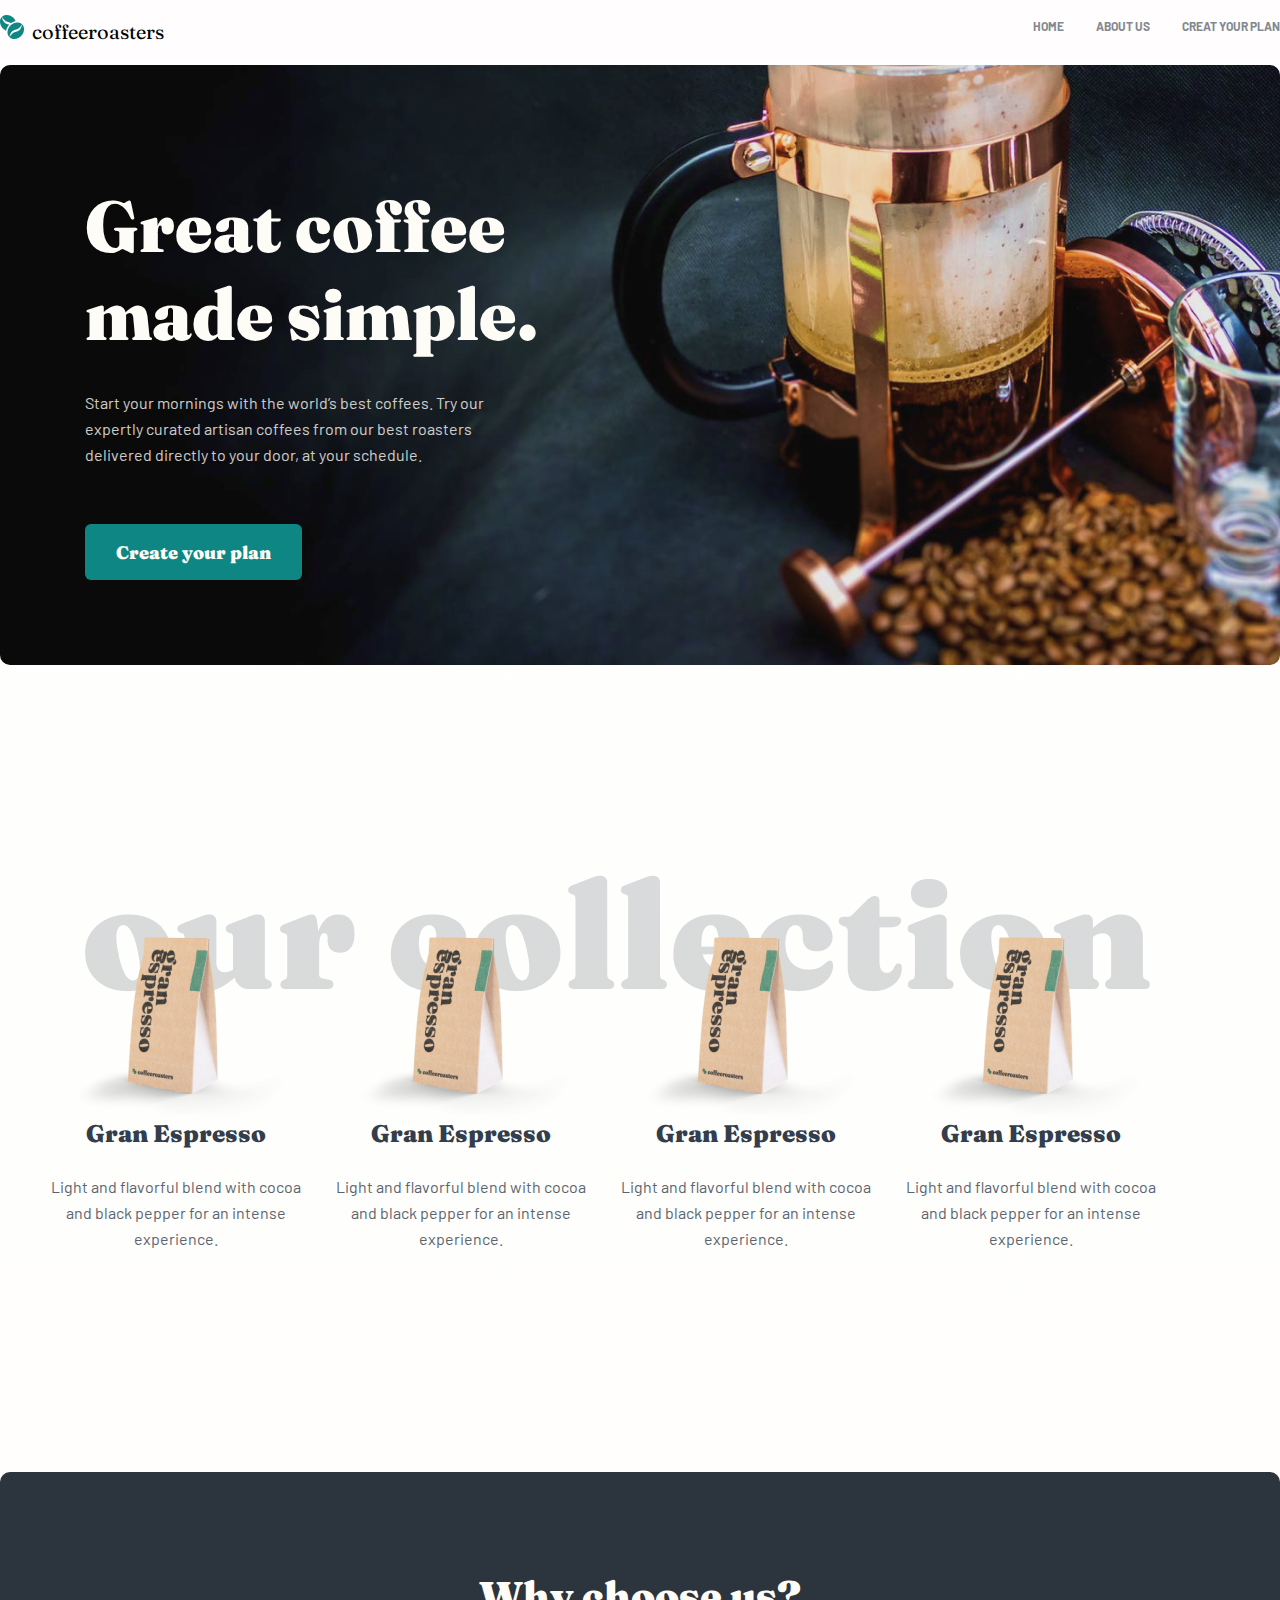
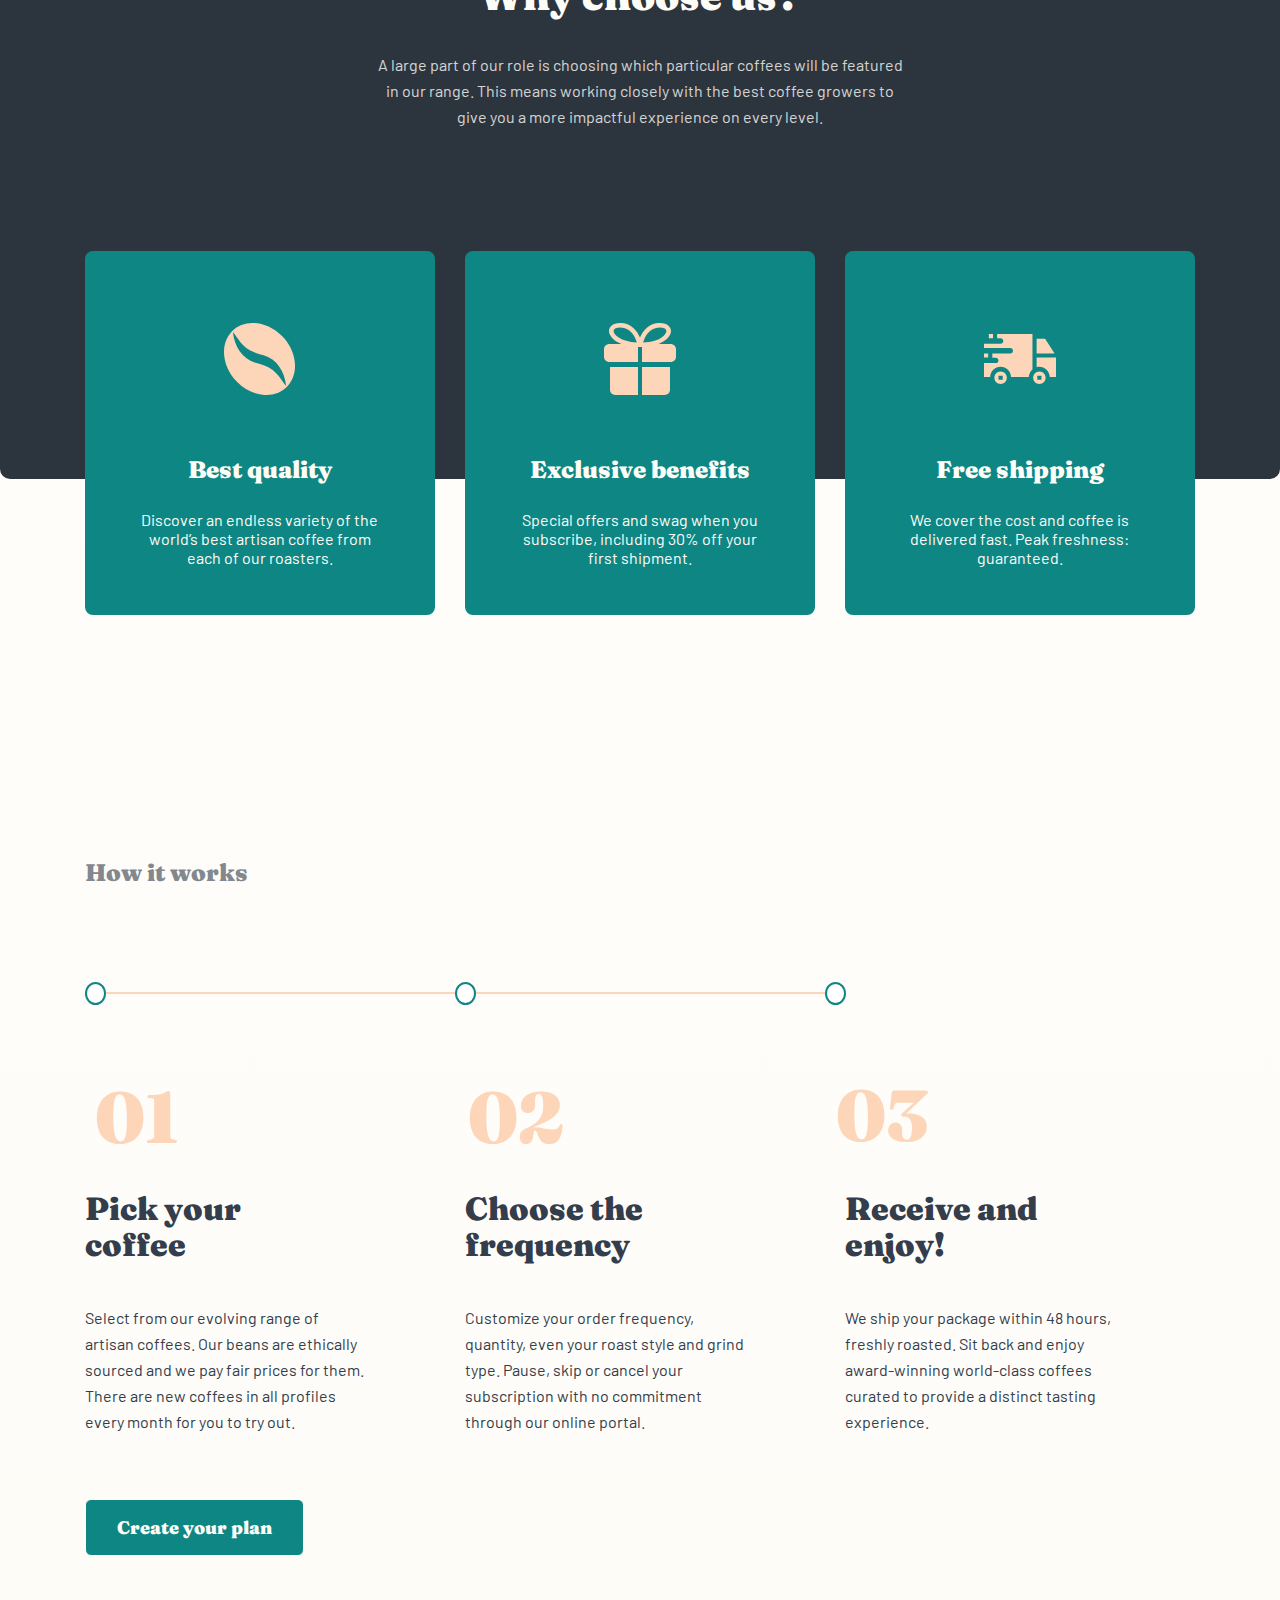
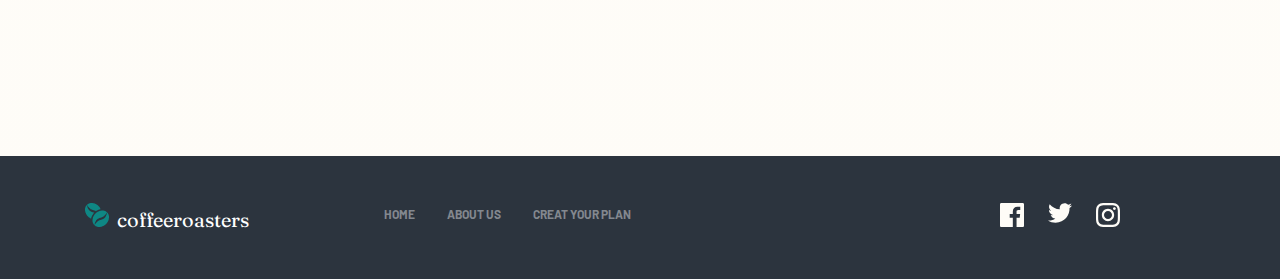
==== commit 384b8c4a: "commit" ====
--- a/index.html
+++ b/index.html
@@ -24,7 +24,9 @@
                 <li class="logo__list--item"><a href="#">HOME</a> </li>
                 <li class="logo__list--item"><a href="./about.html">ABOUT US</a> </li>
                 <li class="logo__list--item"><a href="./creat_your_plan.html">CREAT YOUR PLAN</a> </li>
+              
             </ul>
+            <div class="mobile-icon"><img src="./images/three_icon_header.svg" alt="icon-menu"></div>
 
         </div>
     </header>
@@ -105,18 +107,16 @@
                 <div class="quality__benifits">
                     <img src="./images/podaroc.svg" alt="podaroc">
                     <div class="media_quality">
-                        <h4 class="quality__benifits--best">Best quality</h4>
-                    <p class="quality__benifits--discover">Discover an endless variety of the world’s best artisan
-                        coffee from each of our roasters.</p>
+                        <h4 class="quality__benifits--best">Exclusive benefits</h4>
+                    <p class="quality__benifits--discover">Special offers and swag when you subscribe, including 30% off your first shipment.</p>
                     </div>
                     
                 </div>
                 <div class="quality__benifits">
                     <img src="./images/car.svg" alt="car">
                     <div class="media_quality">
-                        <h4 class="quality__benifits--best">Best quality</h4>
-                        <p class="quality__benifits--discover">Discover an endless variety of the world’s best artisan
-                            coffee from each of our roasters.</p>
+                        <h4 class="quality__benifits--best">Free shipping</h4>
+                        <p class="quality__benifits--discover">We cover the cost and coffee is delivered fast. Peak freshness: guaranteed.</p>
                     </div>
                  
                 </div>
@@ -126,7 +126,7 @@
     </div> 
 
     <!-- WORKS QISMI  -->
-    <!-- <div class="works">
+     <div class="works">
         <div class="container works-container">
             <h4 class="works--how">How it works</h4>
             <ul class="works__circle">
@@ -167,10 +167,10 @@
             </ul>
             <button class="works__button">Create your plan</button>
         </div>
-    </div> -->
+    </div> 
 
     <!-- FOOTER QISMI  -->
-    <!-- <footer>
+    <footer>
         <div class="container footer-container">
             <div class="logo__brand">
                 <a href="#">
@@ -189,7 +189,7 @@
                 <li><a href="https://twitter.com"><img src="./images/twit.svg" alt="twitter"></a></li>
             </ul>
         </div>
-    </footer> -->
+    </footer> 
 
 </body>
 
